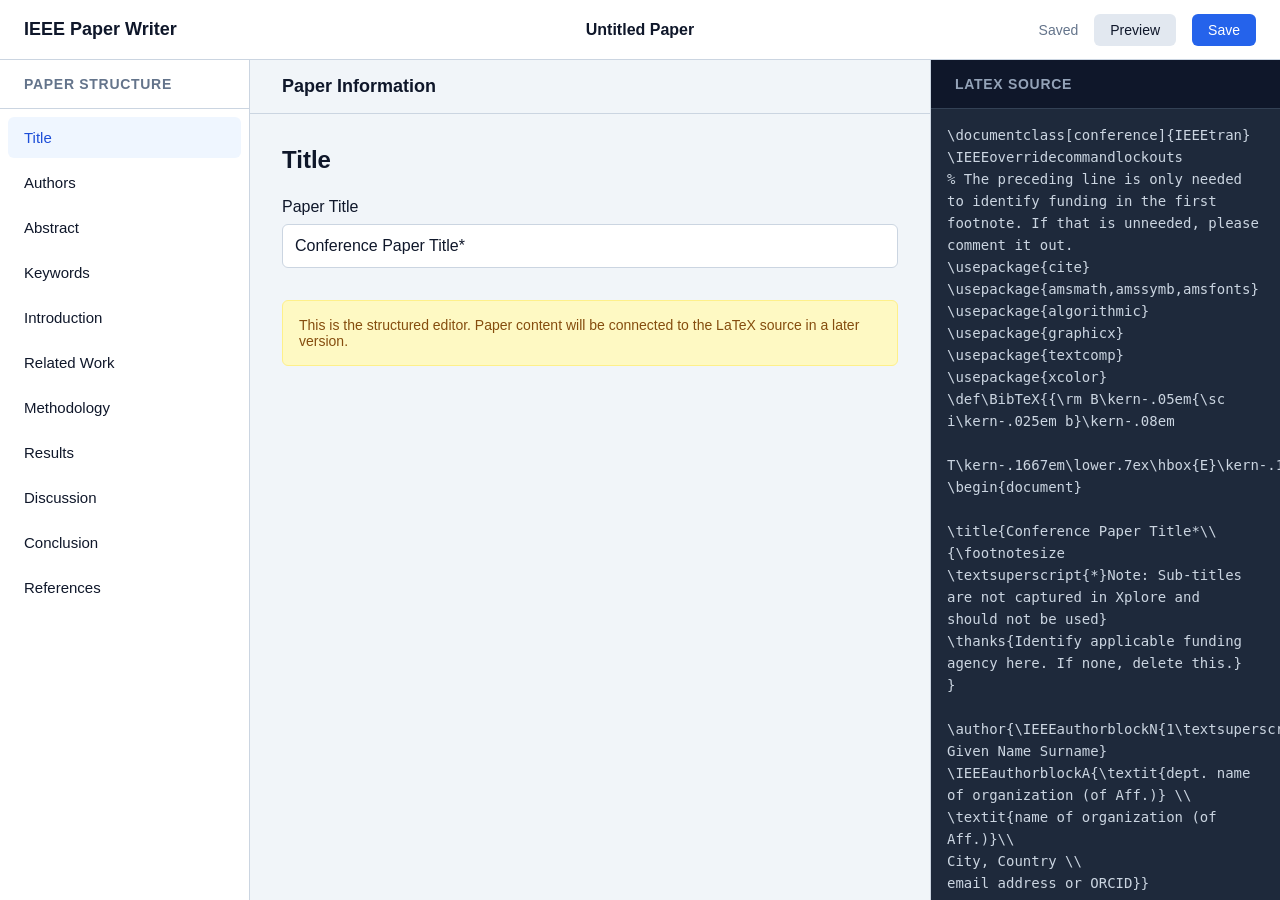
==== editor.html @ 2f0fbbc8 "Initial commit: Basic UI structure with live LaTeX preview" ====
<!DOCTYPE html>
<html lang="en">
<head>
    <meta charset="UTF-8">
    <meta name="viewport" content="width=device-width, initial-scale=1.0">
    <title>Editor - IEEE Paper Writer</title>
    <link rel="stylesheet" href="css/editor.css">
</head>
<body>
    <header class="editor-header">
        <div class="logo">IEEE Paper Writer</div>
        <div class="paper-title">Untitled Paper</div>
        <div class="header-actions">
            <span class="status">Saved</span>
            <button class="btn btn-secondary">Preview</button>
            <button class="btn btn-primary">Save</button>
        </div>
    </header>

    <main class="editor-workspace">
        <aside class="paper-sidebar">
            <h2>Paper Structure</h2>
            <nav class="paper-section-list">
                <button class="section-item active" data-section="title">Title</button>
                <button class="section-item" data-section="authors">Authors</button>
                <button class="section-item" data-section="abstract">Abstract</button>
                <button class="section-item" data-section="keywords">Keywords</button>
                <button class="section-item" data-section="introduction">Introduction</button>
                <button class="section-item" data-section="related-work">Related Work</button>
                <button class="section-item" data-section="methodology">Methodology</button>
                <button class="section-item" data-section="results">Results</button>
                <button class="section-item" data-section="discussion">Discussion</button>
                <button class="section-item" data-section="conclusion">Conclusion</button>
                <button class="section-item" data-section="references">References</button>
            </nav>
        </aside>

        <section class="field-editor">
            <header class="field-header">
                <h2>Paper Information</h2>
            </header>
            <div class="editor-content">
                <h3 id="currentSectionTitle">Title</h3>
                
                <div class="form-group">
                    <label for="fieldInput1" id="fieldLabel1">Paper Title</label>
                    <input type="text" id="fieldInput1" class="form-control" placeholder="Enter your IEEE paper title...">
                </div>

                <div class="form-group">
                    <label for="fieldInput2" id="fieldLabel2">Short Description</label>
                    <textarea id="fieldInput2" class="form-control" rows="10" placeholder="Enter a short description of your paper..."></textarea>
                </div>

                <div class="info-message">
                    <p>This is the structured editor. Paper content will be connected to the LaTeX source in a later version.</p>
                </div>
            </div>
        </section>

        <aside class="latex-panel">
            <header class="latex-header">
                <h2>LaTeX Source</h2>
            </header>
            <div class="latex-source">
<pre><code id="latexOutput">\documentclass[conference]{IEEEtran}
\IEEEoverridecommandlockouts
% The preceding line is only needed to identify funding in the first footnote. If that is unneeded, please comment it out.
\usepackage{cite}
\usepackage{amsmath,amssymb,amsfonts}
\usepackage{algorithmic}
\usepackage{graphicx}
\usepackage{textcomp}
\usepackage{xcolor}
\def\BibTeX{{\rm B\kern-.05em{\sc i\kern-.025em b}\kern-.08em
    T\kern-.1667em\lower.7ex\hbox{E}\kern-.125emX}}
\begin{document}

\title{Conference Paper Title*\\
{\footnotesize \textsuperscript{*}Note: Sub-titles are not captured in Xplore and
should not be used}
\thanks{Identify applicable funding agency here. If none, delete this.}
}

\author{\IEEEauthorblockN{1\textsuperscript{st} Given Name Surname}
\IEEEauthorblockA{\textit{dept. name of organization (of Aff.)} \\
\textit{name of organization (of Aff.)}\\
City, Country \\
email address or ORCID}
}

\maketitle

\begin{abstract}
This document is a model and instructions for \LaTeX.
\end{abstract}

\begin{IEEEkeywords}
component, formatting, style, styling, insert
\end{IEEEkeywords}

\section{Introduction}
This document is a model and instructions for \LaTeX.
Please observe the conference page limits. 

\section{Related Work}
Your related work goes here.

\section{Methodology}
Your methodology goes here.

\section{Results}
Your results go here.

\section{Discussion}
Your discussion goes here.

\section{Conclusion}
Your conclusion goes here.

\section*{References}
Please number citations consecutively within brackets \cite{b1}.

\begin{thebibliography}{00}
\bibitem{b1} G. Eason, B. Noble, and I. N. Sneddon, ``On certain integrals of Lipschitz-Hankel type involving products of Bessel functions,'' Phil. Trans. Roy. Soc. London, vol. A247, pp. 529--551, April 1955.
\end{thebibliography}

\end{document}</code></pre>
            </div>
        </aside>
    </main>

    <script src="js/editor.js"></script>
</body>
</html>
---- css/editor.css ----
:root {
    --background: #f1f5f9;
    --surface: #ffffff;
    --text: #0f172a;
    --muted-text: #64748b;
    --border: #cbd5e1;
    --primary: #2563eb;
    --primary-hover: #1d4ed8;
    --secondary: #e2e8f0;
    --secondary-hover: #cbd5e1;
    --active-bg: #eff6ff;
    --active-text: #1d4ed8;
    --font-family: -apple-system, BlinkMacSystemFont, "Segoe UI", Roboto, Helvetica, Arial, sans-serif;
    --mono-font: ui-monospace, SFMono-Regular, Menlo, Monaco, Consolas, "Liberation Mono", "Courier New", monospace;
}

* {
    box-sizing: border-box;
    margin: 0;
    padding: 0;
}

body {
    font-family: var(--font-family);
    background-color: var(--background);
    color: var(--text);
    height: 100vh;
    display: flex;
    flex-direction: column;
    overflow: hidden;
}

/* Header */
.editor-header {
    display: flex;
    justify-content: space-between;
    align-items: center;
    padding: 0.75rem 1.5rem;
    background-color: var(--surface);
    border-bottom: 1px solid var(--border);
    height: 60px;
    flex-shrink: 0;
}

.logo {
    font-weight: 700;
    font-size: 1.125rem;
    width: 250px; /* match sidebar width */
}

.paper-title {
    font-weight: 600;
    color: var(--text);
    text-align: center;
    flex-grow: 1;
}

.header-actions {
    display: flex;
    align-items: center;
    gap: 1rem;
    width: 250px;
    justify-content: flex-end;
}

.status {
    color: var(--muted-text);
    font-size: 0.875rem;
}

/* Buttons */
.btn {
    display: inline-block;
    padding: 0.5rem 1rem;
    border-radius: 0.375rem;
    font-weight: 500;
    cursor: pointer;
    border: none;
    font-size: 0.875rem;
    transition: background-color 0.2s, color 0.2s;
}

.btn-primary {
    background-color: var(--primary);
    color: white;
}

.btn-primary:hover {
    background-color: var(--primary-hover);
}

.btn-secondary {
    background-color: var(--secondary);
    color: var(--text);
}

.btn-secondary:hover {
    background-color: var(--secondary-hover);
}

/* Workspace Layout */
.editor-workspace {
    display: flex;
    flex-grow: 1;
    overflow: hidden;
}

/* Sidebar */
.paper-sidebar {
    width: 250px;
    background-color: var(--surface);
    border-right: 1px solid var(--border);
    display: flex;
    flex-direction: column;
    flex-shrink: 0;
    overflow-y: auto;
}

.paper-sidebar h2 {
    font-size: 0.875rem;
    text-transform: uppercase;
    letter-spacing: 0.05em;
    color: var(--muted-text);
    padding: 1rem 1.5rem;
    border-bottom: 1px solid var(--border);
}

.paper-section-list {
    display: flex;
    flex-direction: column;
    padding: 0.5rem;
}

.section-item {
    background: none;
    border: none;
    text-align: left;
    padding: 0.75rem 1rem;
    border-radius: 0.375rem;
    cursor: pointer;
    font-size: 0.9375rem;
    color: var(--text);
    transition: background-color 0.15s, color 0.15s;
    margin-bottom: 0.25rem;
}

.section-item:hover {
    background-color: var(--secondary);
}

.section-item.active {
    background-color: var(--active-bg);
    color: var(--active-text);
    font-weight: 500;
}

/* Center Field Editor */
.field-editor {
    flex-grow: 1;
    background-color: var(--background);
    display: flex;
    flex-direction: column;
    overflow-y: auto;
}

.field-header {
    padding: 1rem 2rem;
    background-color: var(--background);
    border-bottom: 1px solid var(--border);
}

.field-header h2 {
    font-size: 1.125rem;
    font-weight: 600;
}

.editor-content {
    padding: 2rem;
    max-width: 800px;
    margin: 0 auto;
    width: 100%;
}

.editor-content h3 {
    margin-bottom: 1.5rem;
    font-size: 1.5rem;
    color: var(--text);
}

.form-group {
    margin-bottom: 1.5rem;
}

.form-group label {
    display: block;
    margin-bottom: 0.5rem;
    font-weight: 500;
    color: var(--text);
}

.form-control {
    width: 100%;
    padding: 0.75rem;
    border: 1px solid var(--border);
    border-radius: 0.375rem;
    font-family: inherit;
    font-size: 1rem;
    background-color: var(--surface);
    color: var(--text);
}

.form-control:focus {
    outline: none;
    border-color: var(--primary);
    box-shadow: 0 0 0 2px rgba(37, 99, 235, 0.2);
}

textarea.form-control {
    resize: vertical;
}

.info-message {
    background-color: #fef9c3;
    border: 1px solid #fef08a;
    padding: 1rem;
    border-radius: 0.375rem;
    color: #854d0e;
    font-size: 0.875rem;
    margin-top: 2rem;
}

/* Right LaTeX Source */
.latex-panel {
    width: 350px;
    background-color: #1e293b;
    color: #cbd5e1;
    display: flex;
    flex-direction: column;
    flex-shrink: 0;
    border-left: 1px solid var(--border);
}

.latex-header {
    padding: 1rem 1.5rem;
    border-bottom: 1px solid #334155;
    background-color: #0f172a;
}

.latex-header h2 {
    font-size: 0.875rem;
    text-transform: uppercase;
    letter-spacing: 0.05em;
    color: #94a3b8;
}

.latex-source {
    padding: 1rem;
    overflow-y: auto;
    flex-grow: 1;
}

.latex-source pre {
    font-family: var(--mono-font);
    font-size: 0.875rem;
    line-height: 1.5;
    white-space: pre-wrap;
}

/* Responsive */
@media (max-width: 1024px) {
    .latex-panel {
        width: 300px;
    }
}

@media (max-width: 768px) {
    body {
        overflow: auto;
    }
    
    .editor-workspace {
        flex-direction: column;
        overflow: visible;
    }

    .paper-sidebar {
        width: 100%;
        border-right: none;
        border-bottom: 1px solid var(--border);
        height: auto;
        max-height: 250px;
    }

    .latex-panel {
        width: 100%;
        border-left: none;
        border-top: 1px solid var(--border);
        min-height: 300px;
    }
    
    .logo, .header-actions {
        width: auto;
    }
    
    .header-actions .status {
        display: none;
    }
}
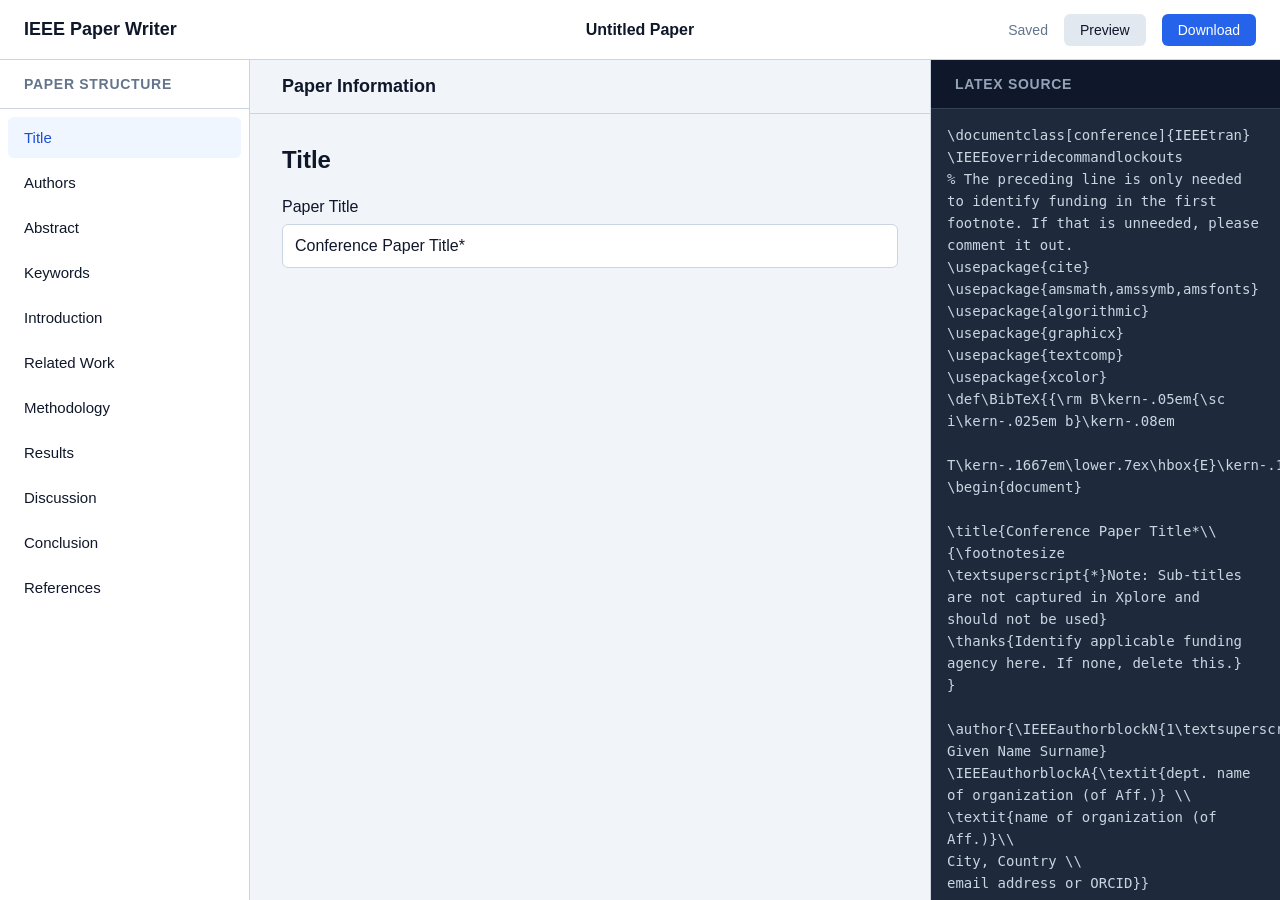
==== commit 07ec2589: "Update save button to download, remove info message, add download functionality" ====
--- a/editor.html
+++ b/editor.html
@@ -13,7 +13,7 @@
         <div class="header-actions">
             <span class="status">Saved</span>
             <button class="btn btn-secondary">Preview</button>
-            <button class="btn btn-primary">Save</button>
+            <button class="btn btn-primary" id="downloadBtn">Download</button>
         </div>
     </header>
 
@@ -52,9 +52,7 @@
                     <textarea id="fieldInput2" class="form-control" rows="10" placeholder="Enter a short description of your paper..."></textarea>
                 </div>
 
-                <div class="info-message">
-                    <p>This is the structured editor. Paper content will be connected to the LaTeX source in a later version.</p>
-                </div>
+
             </div>
         </section>
 
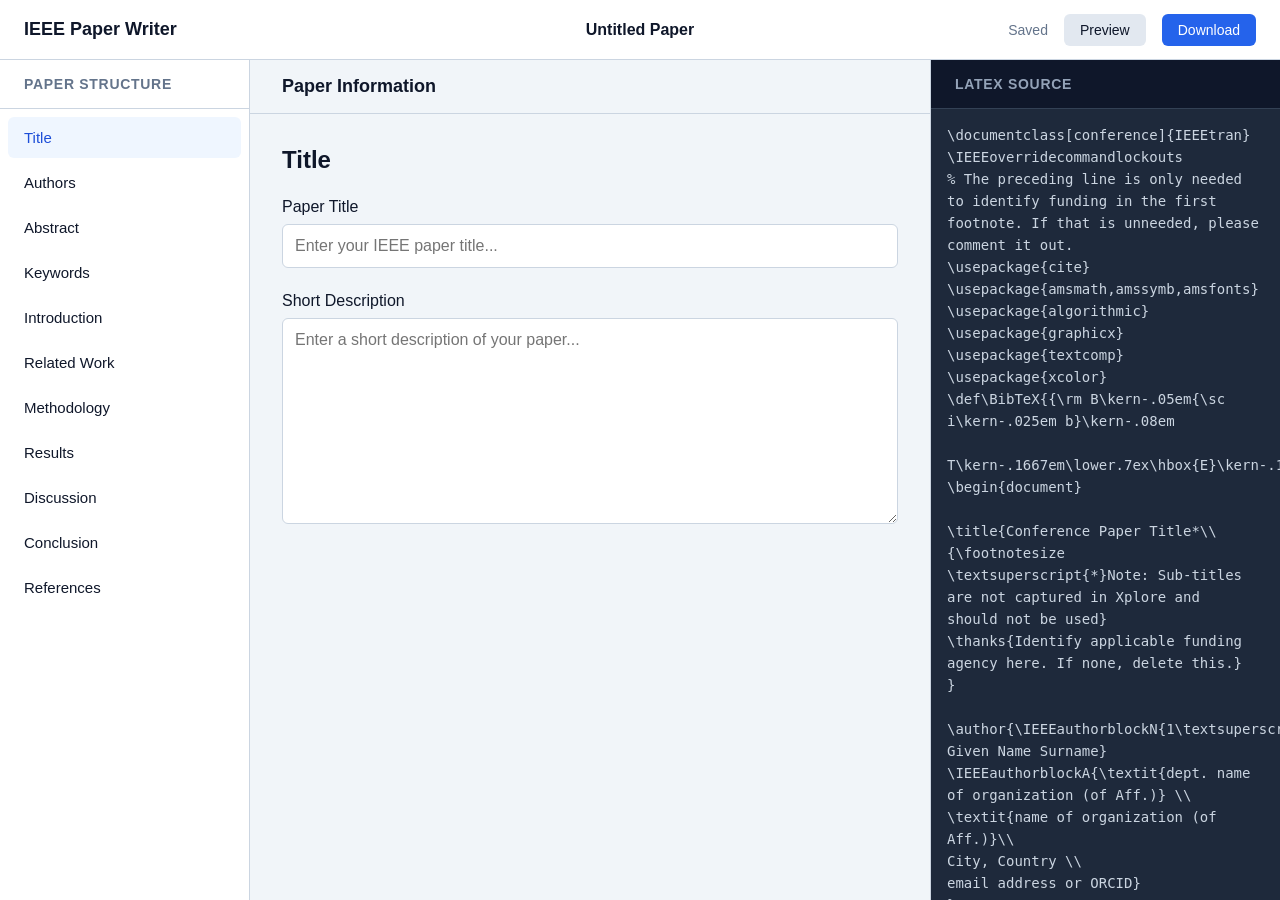
==== commit 23e23e93: "Implement structured UI for authors and dynamic filename for download" ====
--- a/editor.html
+++ b/editor.html
@@ -42,14 +42,21 @@
             <div class="editor-content">
                 <h3 id="currentSectionTitle">Title</h3>
                 
-                <div class="form-group">
+                <div class="form-group" id="regularFormGroup1">
                     <label for="fieldInput1" id="fieldLabel1">Paper Title</label>
                     <input type="text" id="fieldInput1" class="form-control" placeholder="Enter your IEEE paper title...">
                 </div>
 
-                <div class="form-group">
+                <div class="form-group" id="regularFormGroup2">
                     <label for="fieldInput2" id="fieldLabel2">Short Description</label>
                     <textarea id="fieldInput2" class="form-control" rows="10" placeholder="Enter a short description of your paper..."></textarea>
+                </div>
+
+                <div class="authors-editor-container" id="authorsEditor" style="display: none;">
+                    <div id="authorList">
+                        <!-- Author inputs will be dynamically inserted here -->
+                    </div>
+                    <button class="btn btn-secondary" id="addAuthorBtn" style="margin-top: 1rem;">+ Add Author</button>
                 </div>
 
 
--- a/css/editor.css
+++ b/css/editor.css
@@ -306,3 +306,39 @@
         display: none;
     }
 }
+
+/* Author Cards */
+.author-card {
+    background: var(--surface);
+    border: 1px solid var(--border);
+    padding: 1rem;
+    margin-bottom: 1rem;
+    border-radius: 0.375rem;
+    position: relative;
+}
+
+.author-card .form-group {
+    margin-bottom: 0.75rem;
+}
+
+.author-card .form-group:last-child {
+    margin-bottom: 0;
+}
+
+.remove-author-btn {
+    position: absolute;
+    top: 0.75rem;
+    right: 0.75rem;
+    background: #fee2e2;
+    color: #ef4444;
+    border: none;
+    padding: 0.25rem 0.5rem;
+    border-radius: 0.25rem;
+    cursor: pointer;
+    font-size: 0.75rem;
+    font-weight: bold;
+}
+
+.remove-author-btn:hover {
+    background: #fca5a5;
+}
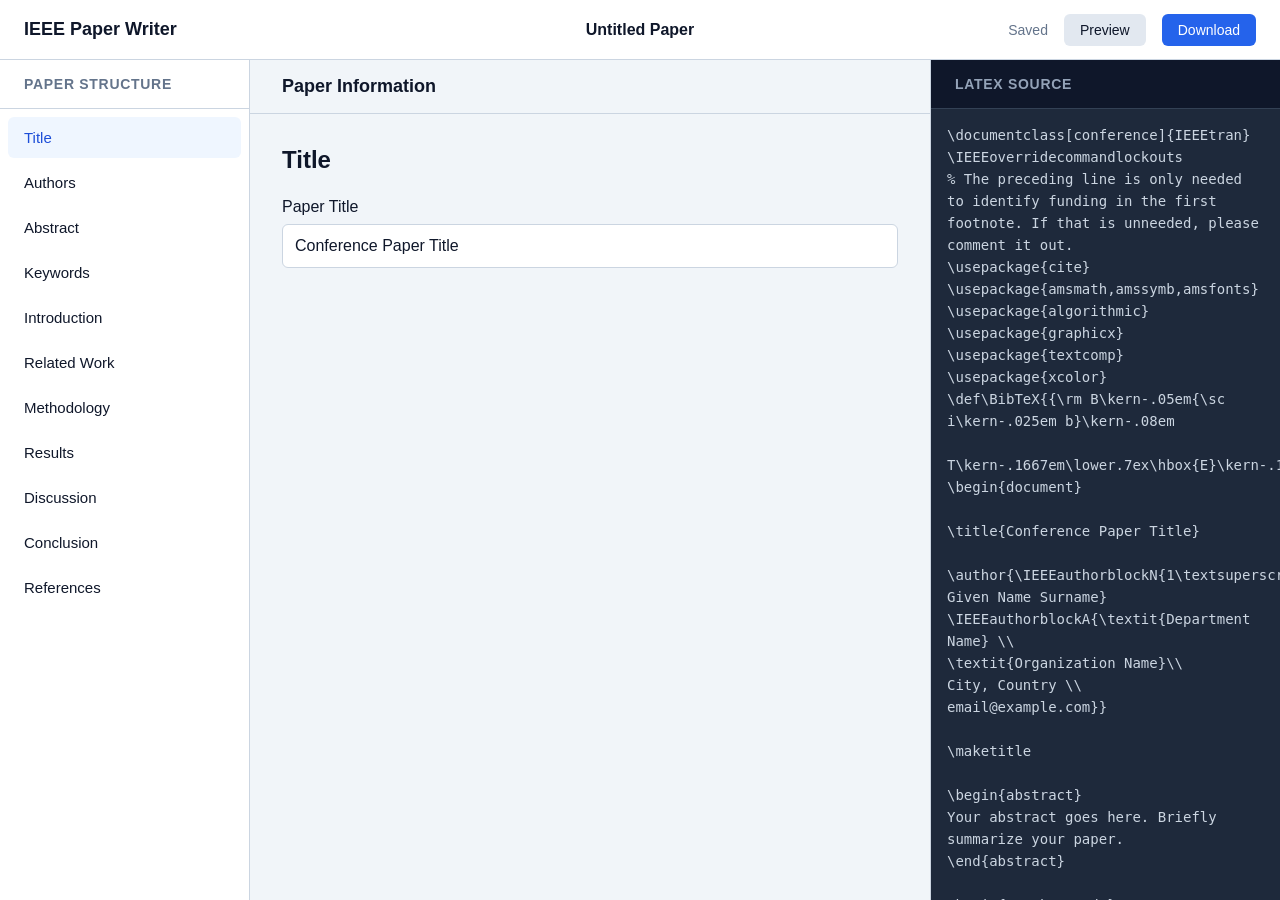
==== commit aab097c1: "Implement Preview button to toggle full-screen LaTeX source code view" ====
--- a/editor.html
+++ b/editor.html
@@ -12,7 +12,7 @@
         <div class="paper-title">Untitled Paper</div>
         <div class="header-actions">
             <span class="status">Saved</span>
-            <button class="btn btn-secondary">Preview</button>
+            <button class="btn btn-secondary" id="previewBtn">Preview</button>
             <button class="btn btn-primary" id="downloadBtn">Download</button>
         </div>
     </header>
@@ -57,6 +57,13 @@
                         <!-- Author inputs will be dynamically inserted here -->
                     </div>
                     <button class="btn btn-secondary" id="addAuthorBtn" style="margin-top: 1rem;">+ Add Author</button>
+                </div>
+
+                <div class="references-editor-container" id="referencesEditor" style="display: none;">
+                    <div id="referenceList">
+                        <!-- Reference inputs will be dynamically inserted here -->
+                    </div>
+                    <button class="btn btn-secondary" id="addReferenceBtn" style="margin-top: 1rem;">+ Add Reference</button>
                 </div>
 
 
--- a/css/editor.css
+++ b/css/editor.css
@@ -307,8 +307,8 @@
     }
 }
 
-/* Author Cards */
-.author-card {
+/* Author and Reference Cards */
+.author-card, .reference-card {
     background: var(--surface);
     border: 1px solid var(--border);
     padding: 1rem;
@@ -317,15 +317,15 @@
     position: relative;
 }
 
-.author-card .form-group {
+.author-card .form-group, .reference-card .form-group {
     margin-bottom: 0.75rem;
 }
 
-.author-card .form-group:last-child {
+.author-card .form-group:last-child, .reference-card .form-group:last-child {
     margin-bottom: 0;
 }
 
-.remove-author-btn {
+.remove-author-btn, .remove-reference-btn {
     position: absolute;
     top: 0.75rem;
     right: 0.75rem;
@@ -339,6 +339,17 @@
     font-weight: bold;
 }
 
-.remove-author-btn:hover {
+.remove-author-btn:hover, .remove-reference-btn:hover {
     background: #fca5a5;
 }
+
+/* Preview Mode */
+.editor-workspace.preview-mode .paper-sidebar,
+.editor-workspace.preview-mode .field-editor {
+    display: none;
+}
+
+.editor-workspace.preview-mode .latex-panel {
+    width: 100%;
+    border-left: none;
+}
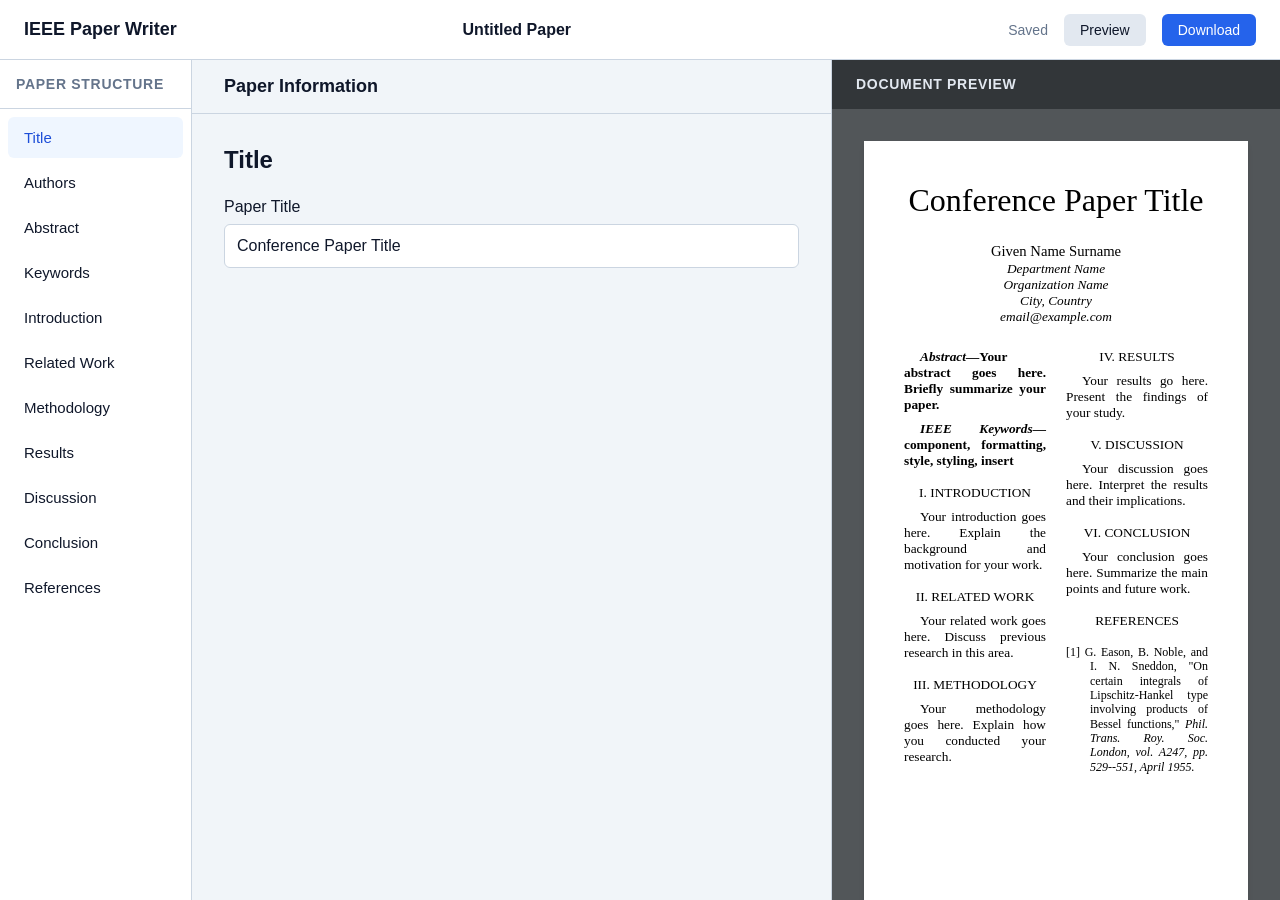
==== commit 8d5d9da9: "Replace raw LaTeX panel with live HTML visual mockup and adjust layout to 15/50/35" ====
--- a/editor.html
+++ b/editor.html
@@ -70,74 +70,14 @@
             </div>
         </section>
 
-        <aside class="latex-panel">
-            <header class="latex-header">
-                <h2>LaTeX Source</h2>
+        <aside class="preview-panel">
+            <header class="preview-header">
+                <h2>Document Preview</h2>
             </header>
-            <div class="latex-source">
-<pre><code id="latexOutput">\documentclass[conference]{IEEEtran}
-\IEEEoverridecommandlockouts
-% The preceding line is only needed to identify funding in the first footnote. If that is unneeded, please comment it out.
-\usepackage{cite}
-\usepackage{amsmath,amssymb,amsfonts}
-\usepackage{algorithmic}
-\usepackage{graphicx}
-\usepackage{textcomp}
-\usepackage{xcolor}
-\def\BibTeX{{\rm B\kern-.05em{\sc i\kern-.025em b}\kern-.08em
-    T\kern-.1667em\lower.7ex\hbox{E}\kern-.125emX}}
-\begin{document}
-
-\title{Conference Paper Title*\\
-{\footnotesize \textsuperscript{*}Note: Sub-titles are not captured in Xplore and
-should not be used}
-\thanks{Identify applicable funding agency here. If none, delete this.}
-}
-
-\author{\IEEEauthorblockN{1\textsuperscript{st} Given Name Surname}
-\IEEEauthorblockA{\textit{dept. name of organization (of Aff.)} \\
-\textit{name of organization (of Aff.)}\\
-City, Country \\
-email address or ORCID}
-}
-
-\maketitle
-
-\begin{abstract}
-This document is a model and instructions for \LaTeX.
-\end{abstract}
-
-\begin{IEEEkeywords}
-component, formatting, style, styling, insert
-\end{IEEEkeywords}
-
-\section{Introduction}
-This document is a model and instructions for \LaTeX.
-Please observe the conference page limits. 
-
-\section{Related Work}
-Your related work goes here.
-
-\section{Methodology}
-Your methodology goes here.
-
-\section{Results}
-Your results go here.
-
-\section{Discussion}
-Your discussion goes here.
-
-\section{Conclusion}
-Your conclusion goes here.
-
-\section*{References}
-Please number citations consecutively within brackets \cite{b1}.
-
-\begin{thebibliography}{00}
-\bibitem{b1} G. Eason, B. Noble, and I. N. Sneddon, ``On certain integrals of Lipschitz-Hankel type involving products of Bessel functions,'' Phil. Trans. Roy. Soc. London, vol. A247, pp. 529--551, April 1955.
-\end{thebibliography}
-
-\end{document}</code></pre>
+            <div class="preview-content-wrapper">
+                <div class="visual-preview" id="visualPreview">
+                    <!-- Visual mock of paper will be generated here -->
+                </div>
             </div>
         </aside>
     </main>
--- a/css/editor.css
+++ b/css/editor.css
@@ -11,7 +11,6 @@
     --active-bg: #eff6ff;
     --active-text: #1d4ed8;
     --font-family: -apple-system, BlinkMacSystemFont, "Segoe UI", Roboto, Helvetica, Arial, sans-serif;
-    --mono-font: ui-monospace, SFMono-Regular, Menlo, Monaco, Consolas, "Liberation Mono", "Courier New", monospace;
 }
 
 * {
@@ -45,7 +44,7 @@
 .logo {
     font-weight: 700;
     font-size: 1.125rem;
-    width: 250px; /* match sidebar width */
+    width: 15%; /* match sidebar width */
 }
 
 .paper-title {
@@ -59,7 +58,7 @@
     display: flex;
     align-items: center;
     gap: 1rem;
-    width: 250px;
+    width: 35%;
     justify-content: flex-end;
 }
 
@@ -103,11 +102,12 @@
     display: flex;
     flex-grow: 1;
     overflow: hidden;
+    width: 100%;
 }
 
 /* Sidebar */
 .paper-sidebar {
-    width: 250px;
+    width: 15%;
     background-color: var(--surface);
     border-right: 1px solid var(--border);
     display: flex;
@@ -121,7 +121,7 @@
     text-transform: uppercase;
     letter-spacing: 0.05em;
     color: var(--muted-text);
-    padding: 1rem 1.5rem;
+    padding: 1rem;
     border-bottom: 1px solid var(--border);
 }
 
@@ -156,11 +156,12 @@
 
 /* Center Field Editor */
 .field-editor {
-    flex-grow: 1;
+    width: 50%;
     background-color: var(--background);
     display: flex;
     flex-direction: column;
     overflow-y: auto;
+    border-right: 1px solid var(--border);
 }
 
 .field-header {
@@ -219,93 +220,116 @@
     resize: vertical;
 }
 
-.info-message {
-    background-color: #fef9c3;
-    border: 1px solid #fef08a;
-    padding: 1rem;
-    border-radius: 0.375rem;
-    color: #854d0e;
-    font-size: 0.875rem;
-    margin-top: 2rem;
-}
-
-/* Right LaTeX Source */
-.latex-panel {
-    width: 350px;
-    background-color: #1e293b;
-    color: #cbd5e1;
+/* Right Document Preview */
+.preview-panel {
+    width: 35%;
+    background-color: #525659;
     display: flex;
     flex-direction: column;
     flex-shrink: 0;
-    border-left: 1px solid var(--border);
-}
-
-.latex-header {
+}
+
+.preview-header {
     padding: 1rem 1.5rem;
-    border-bottom: 1px solid #334155;
-    background-color: #0f172a;
-}
-
-.latex-header h2 {
+    border-bottom: 1px solid #323639;
+    background-color: #323639;
+}
+
+.preview-header h2 {
     font-size: 0.875rem;
     text-transform: uppercase;
     letter-spacing: 0.05em;
-    color: #94a3b8;
-}
-
-.latex-source {
-    padding: 1rem;
+    color: #e2e8f0;
+}
+
+.preview-content-wrapper {
+    padding: 2rem;
     overflow-y: auto;
     flex-grow: 1;
-}
-
-.latex-source pre {
-    font-family: var(--mono-font);
-    font-size: 0.875rem;
-    line-height: 1.5;
-    white-space: pre-wrap;
-}
-
-/* Responsive */
-@media (max-width: 1024px) {
-    .latex-panel {
-        width: 300px;
-    }
-}
-
-@media (max-width: 768px) {
-    body {
-        overflow: auto;
-    }
-    
-    .editor-workspace {
-        flex-direction: column;
-        overflow: visible;
-    }
-
-    .paper-sidebar {
-        width: 100%;
-        border-right: none;
-        border-bottom: 1px solid var(--border);
-        height: auto;
-        max-height: 250px;
-    }
-
-    .latex-panel {
-        width: 100%;
-        border-left: none;
-        border-top: 1px solid var(--border);
-        min-height: 300px;
-    }
-    
-    .logo, .header-actions {
-        width: auto;
-    }
-    
-    .header-actions .status {
-        display: none;
-    }
-}
+    display: flex;
+    justify-content: center;
+}
+
+/* Visual IEEE Mockup */
+.visual-preview {
+    background-color: white;
+    width: 100%;
+    max-width: 800px; /* typical A4 aspect */
+    min-height: 1000px;
+    padding: 40px;
+    box-shadow: 0 4px 6px -1px rgba(0, 0, 0, 0.1), 0 2px 4px -1px rgba(0, 0, 0, 0.06);
+    font-family: "Times New Roman", Times, serif;
+    color: black;
+    font-size: 10pt;
+    line-height: 1.2;
+}
+
+.vp-title {
+    text-align: center;
+    font-size: 24pt;
+    margin-bottom: 24px;
+}
+
+.vp-authors {
+    text-align: center;
+    margin-bottom: 24px;
+    display: flex;
+    flex-wrap: wrap;
+    justify-content: center;
+    gap: 20px;
+}
+
+.vp-author-block {
+    text-align: center;
+}
+
+.vp-author-name {
+    font-size: 11pt;
+}
+
+.vp-author-affil {
+    font-size: 10pt;
+    font-style: italic;
+}
+
+.vp-body {
+    column-count: 2;
+    column-gap: 20px;
+    text-align: justify;
+}
+
+.vp-abstract-heading, .vp-keywords-heading {
+    font-weight: bold;
+    font-style: italic;
+}
+
+.vp-abstract-text, .vp-keywords-text {
+    font-weight: bold;
+}
+
+.vp-section-heading {
+    text-align: center;
+    text-transform: uppercase;
+    font-size: 10pt;
+    margin-top: 12pt;
+    margin-bottom: 6pt;
+}
+
+.vp-paragraph {
+    margin-bottom: 6pt;
+    text-indent: 12pt;
+}
+
+.vp-references {
+    margin-top: 12pt;
+}
+.vp-reference-item {
+    padding-left: 18pt;
+    text-indent: -18pt;
+    margin-bottom: 4pt;
+    font-size: 9pt;
+}
+
 
 /* Author and Reference Cards */
 .author-card, .reference-card {
@@ -349,7 +373,6 @@
     display: none;
 }
 
-.editor-workspace.preview-mode .latex-panel {
-    width: 100%;
-    border-left: none;
-}
+.editor-workspace.preview-mode .preview-panel {
+    width: 100%;
+}
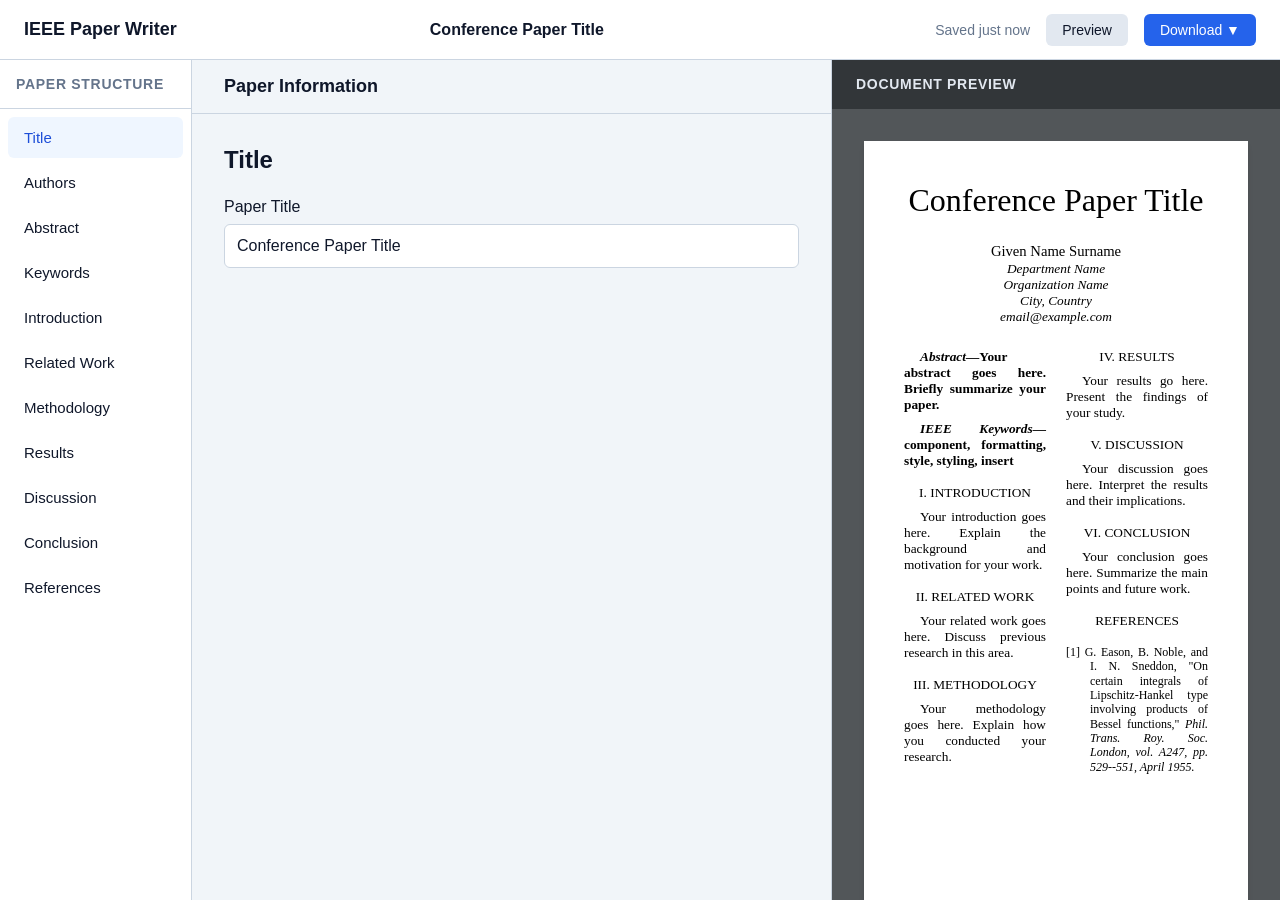
==== commit 19bcdc4b: "Make navbar title editable and implement PDF compilation download via dropdown" ====
--- a/editor.html
+++ b/editor.html
@@ -9,11 +9,17 @@
 <body>
     <header class="editor-header">
         <div class="logo">IEEE Paper Writer</div>
-        <div class="paper-title">Untitled Paper</div>
+        <input type="text" id="navbarTitleInput" class="paper-title-input" value="Conference Paper Title">
         <div class="header-actions">
             <span class="status">Saved</span>
             <button class="btn btn-secondary" id="previewBtn">Preview</button>
-            <button class="btn btn-primary" id="downloadBtn">Download</button>
+            <div class="dropdown">
+                <button class="btn btn-primary dropbtn" id="downloadBtn">Download ▼</button>
+                <div class="dropdown-content" id="downloadDropdown">
+                    <a href="#" id="downloadTexBtn">.tex (LaTeX Source)</a>
+                    <a href="#" id="downloadPdfBtn">.pdf (Compiled Document)</a>
+                </div>
+            </div>
         </div>
     </header>
 
--- a/css/editor.css
+++ b/css/editor.css
@@ -47,11 +47,28 @@
     width: 15%; /* match sidebar width */
 }
 
-.paper-title {
+.paper-title-input {
     font-weight: 600;
     color: var(--text);
     text-align: center;
     flex-grow: 1;
+    background: transparent;
+    border: 1px solid transparent;
+    font-size: 1rem;
+    padding: 0.25rem 0.5rem;
+    border-radius: 0.25rem;
+    transition: all 0.2s;
+    max-width: 400px;
+}
+
+.paper-title-input:hover {
+    background: var(--secondary);
+}
+
+.paper-title-input:focus {
+    outline: none;
+    border-color: var(--primary);
+    background: var(--surface);
 }
 
 .header-actions {
@@ -376,3 +393,38 @@
 .editor-workspace.preview-mode .preview-panel {
     width: 100%;
 }
+
+/* Dropdown */
+.dropdown {
+    position: relative;
+    display: inline-block;
+}
+
+.dropdown-content {
+    display: none;
+    position: absolute;
+    right: 0;
+    background-color: var(--surface);
+    min-width: 220px;
+    box-shadow: 0 10px 15px -3px rgba(0, 0, 0, 0.1), 0 4px 6px -2px rgba(0, 0, 0, 0.05);
+    z-index: 100;
+    border-radius: 0.375rem;
+    border: 1px solid var(--border);
+    margin-top: 0.5rem;
+}
+
+.dropdown-content a {
+    color: var(--text);
+    padding: 12px 16px;
+    text-decoration: none;
+    display: block;
+    font-size: 0.875rem;
+}
+
+.dropdown-content a:hover {
+    background-color: var(--secondary);
+}
+
+.dropdown.show .dropdown-content {
+    display: block;
+}
